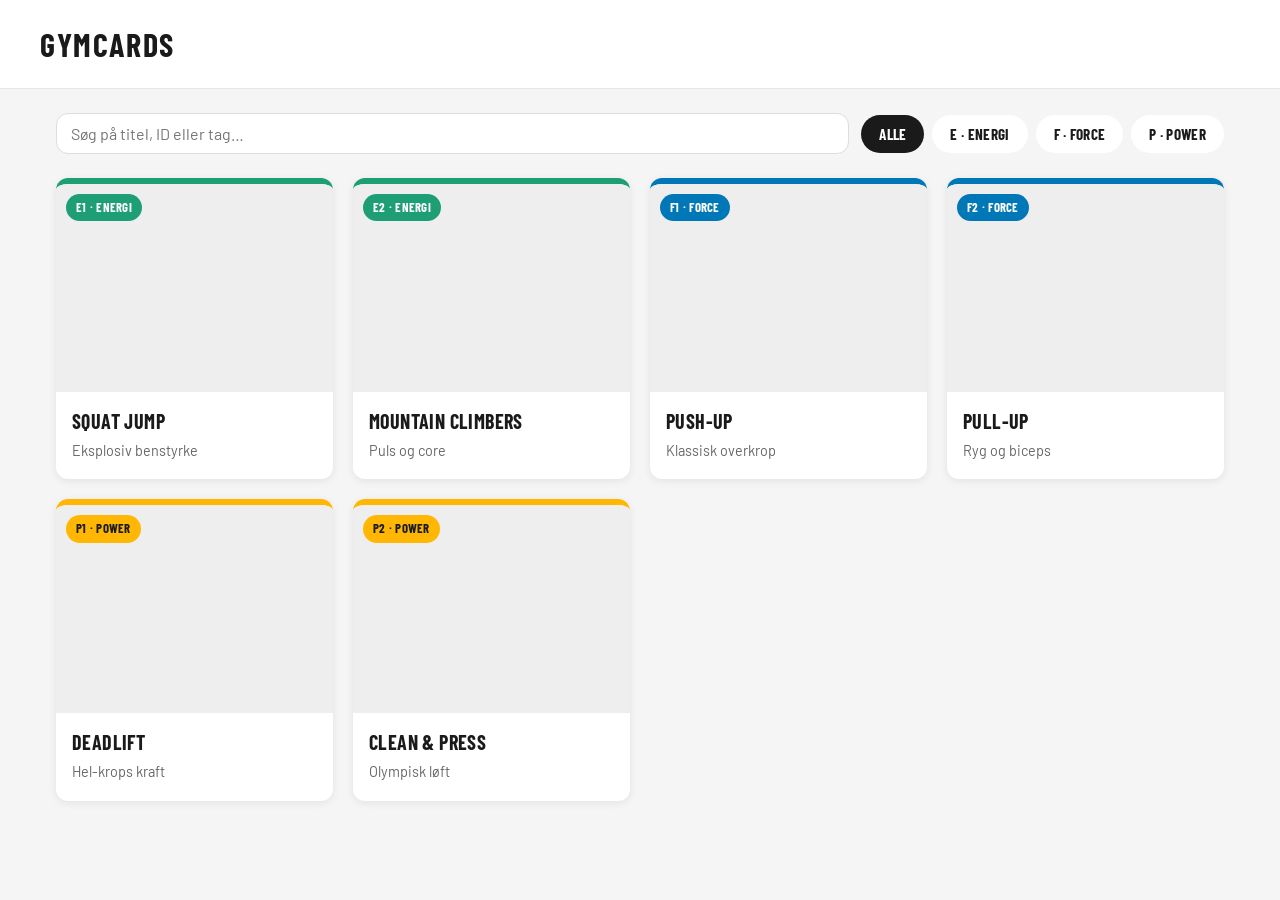
==== index.html @ 092c1d7d "Initial scalable architecture - index.html with search + category filter - card.html dynamic templat" ====
<!DOCTYPE html>
<html lang="da">
<head>
  <meta charset="UTF-8" />
  <meta name="viewport" content="width=device-width, initial-scale=1" />
  <title>GymCards – Oversigt</title>
  <meta name="description" content="Oversigt over alle GymCards træningskort." />
  <link rel="preconnect" href="https://fonts.googleapis.com">
  <link rel="preconnect" href="https://fonts.gstatic.com" crossorigin>
  <link href="https://fonts.googleapis.com/css2?family=Barlow+Condensed:wght@500;700;800&family=Barlow:wght@400;500;700&display=swap" rel="stylesheet">
  <link rel="stylesheet" href="assets/style.css" />
</head>
<body>
  <header class="site-header">
    <div class="container" style="padding:0">
      <a href="index.html"><h1>GymCards</h1></a>
    </div>
  </header>
  <main class="container">
    <div class="controls">
      <input id="search" class="search" type="search" placeholder="Søg på titel, ID eller tag…" autocomplete="off" />
      <div id="cat-tabs" class="cat-tabs"></div>
    </div>
    <div id="grid" class="grid"></div>
  </main>
  <script type="module" src="assets/app.js"></script>
</body>
</html>
---- assets/style.css ----
:root {
  --cat-E: #1D9E75;
  --cat-F: #0077B6;
  --cat-P: #FFB703;
  --bg: #f5f5f5;
  --fg: #1a1a1a;
  --muted: #666;
  --card-bg: #fff;
  --radius: 12px;
  --shadow: 0 2px 8px rgba(0,0,0,0.08);
}

* { box-sizing: border-box; margin: 0; padding: 0; }

body {
  font-family: 'Barlow', system-ui, sans-serif;
  background: var(--bg);
  color: var(--fg);
  line-height: 1.5;
  min-height: 100vh;
}

h1, h2, h3, .cat-pill, .cat-tab {
  font-family: 'Barlow Condensed', 'Barlow', sans-serif;
  font-weight: 700;
  letter-spacing: 0.02em;
  text-transform: uppercase;
}

.container {
  max-width: 1200px;
  margin: 0 auto;
  padding: 24px 16px;
}

header.site-header {
  background: #fff;
  border-bottom: 1px solid #e5e5e5;
  padding: 20px 16px;
}
header.site-header h1 {
  font-size: 2rem;
  letter-spacing: 0.05em;
}
header.site-header a { color: inherit; text-decoration: none; }

.controls {
  display: flex;
  flex-wrap: wrap;
  gap: 12px;
  margin-bottom: 24px;
  align-items: center;
}
.search {
  flex: 1 1 240px;
  padding: 10px 14px;
  border: 1px solid #ddd;
  border-radius: var(--radius);
  font-family: inherit;
  font-size: 1rem;
  background: #fff;
}
.search:focus { outline: 2px solid var(--cat-F); }

.cat-tabs { display: flex; gap: 8px; flex-wrap: wrap; }
.cat-tab {
  border: 2px solid transparent;
  background: #fff;
  padding: 8px 16px;
  border-radius: 999px;
  cursor: pointer;
  font-size: 0.95rem;
  color: var(--fg);
  transition: all 0.15s;
}
.cat-tab[data-cat="all"].active { background: #1a1a1a; color: #fff; }
.cat-tab[data-cat="E"].active { background: var(--cat-E); color: #fff; }
.cat-tab[data-cat="F"].active { background: var(--cat-F); color: #fff; }
.cat-tab[data-cat="P"].active { background: var(--cat-P); color: #1a1a1a; }

.grid {
  display: grid;
  grid-template-columns: repeat(auto-fill, minmax(240px, 1fr));
  gap: 20px;
}

.card {
  background: var(--card-bg);
  border-radius: var(--radius);
  overflow: hidden;
  box-shadow: var(--shadow);
  text-decoration: none;
  color: inherit;
  display: flex;
  flex-direction: column;
  transition: transform 0.15s, box-shadow 0.15s;
  border-top: 6px solid var(--cat-color, #ddd);
}
.card:hover { transform: translateY(-2px); box-shadow: 0 6px 16px rgba(0,0,0,0.12); }
.card .img {
  aspect-ratio: 4 / 3;
  background: #eee center/cover no-repeat;
  position: relative;
}
.cat-pill {
  position: absolute;
  top: 10px; left: 10px;
  background: var(--cat-color, #333);
  color: #fff;
  padding: 4px 10px;
  border-radius: 999px;
  font-size: 0.8rem;
}
.card[data-cat="P"] .cat-pill { color: #1a1a1a; }
.card .body { padding: 14px 16px 18px; }
.card .body h3 { font-size: 1.25rem; }
.card .body p { color: var(--muted); font-size: 0.9rem; margin-top: 4px; }

.empty {
  text-align: center;
  padding: 48px 16px;
  color: var(--muted);
}

/* ---- card detail page ---- */
.detail {
  background: #fff;
  border-radius: var(--radius);
  overflow: hidden;
  box-shadow: var(--shadow);
}
.detail .hero {
  aspect-ratio: 16 / 9;
  background: #eee center/cover no-repeat;
  border-top: 8px solid var(--cat-color);
}
.detail .body { padding: 28px; }
.detail .body h1 { font-size: 2.5rem; }
.detail .subtitle { color: var(--muted); margin-top: 4px; font-size: 1.1rem; }
.detail .meta {
  display: flex;
  gap: 12px;
  flex-wrap: wrap;
  margin: 20px 0;
}
.meta-item {
  background: #f5f5f5;
  padding: 6px 12px;
  border-radius: 999px;
  font-size: 0.9rem;
}
.detail .description { margin-top: 16px; font-size: 1.05rem; }
.tags { display: flex; gap: 6px; flex-wrap: wrap; margin-top: 20px; }
.tag {
  background: var(--cat-color);
  color: #fff;
  padding: 4px 10px;
  border-radius: 4px;
  font-size: 0.85rem;
}
[data-cat="P"] .tag { color: #1a1a1a; }

.back-link {
  display: inline-block;
  margin-bottom: 16px;
  color: var(--muted);
  text-decoration: none;
  font-weight: 500;
}
.back-link:hover { color: var(--fg); }
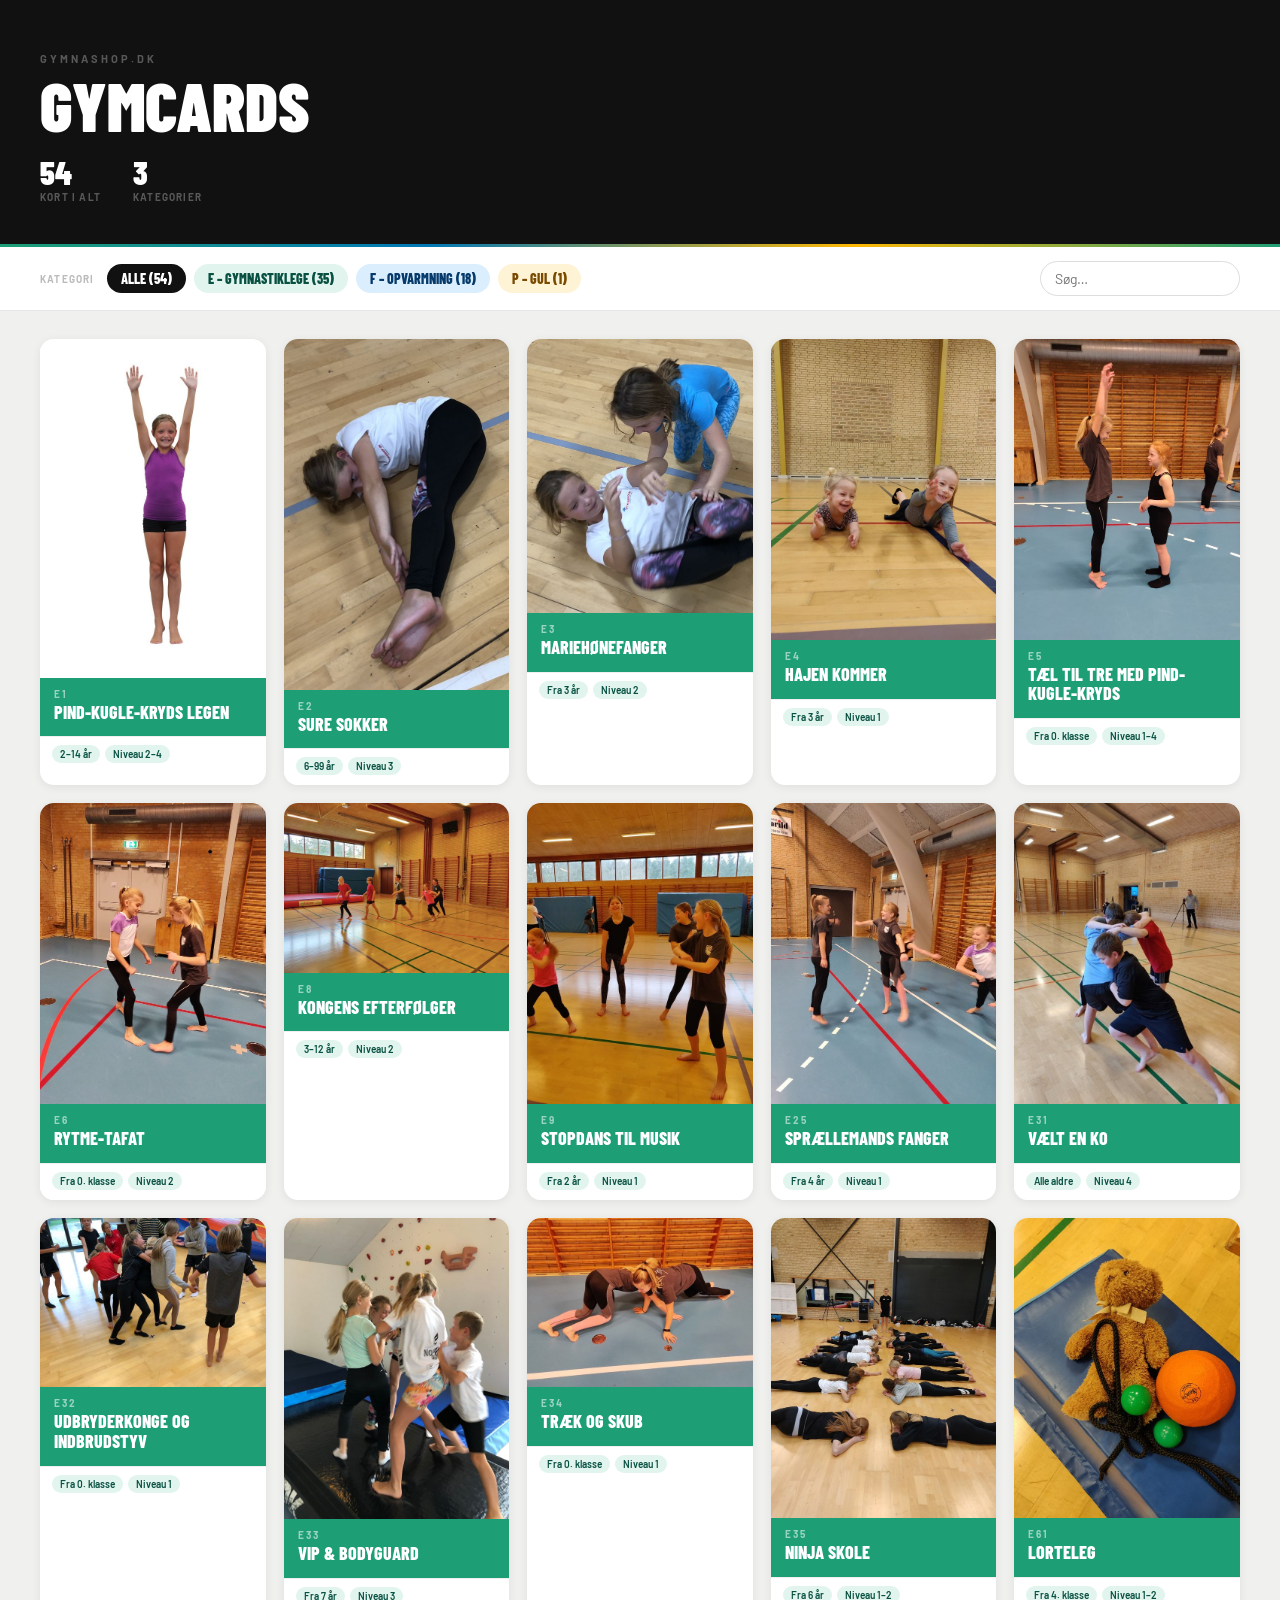
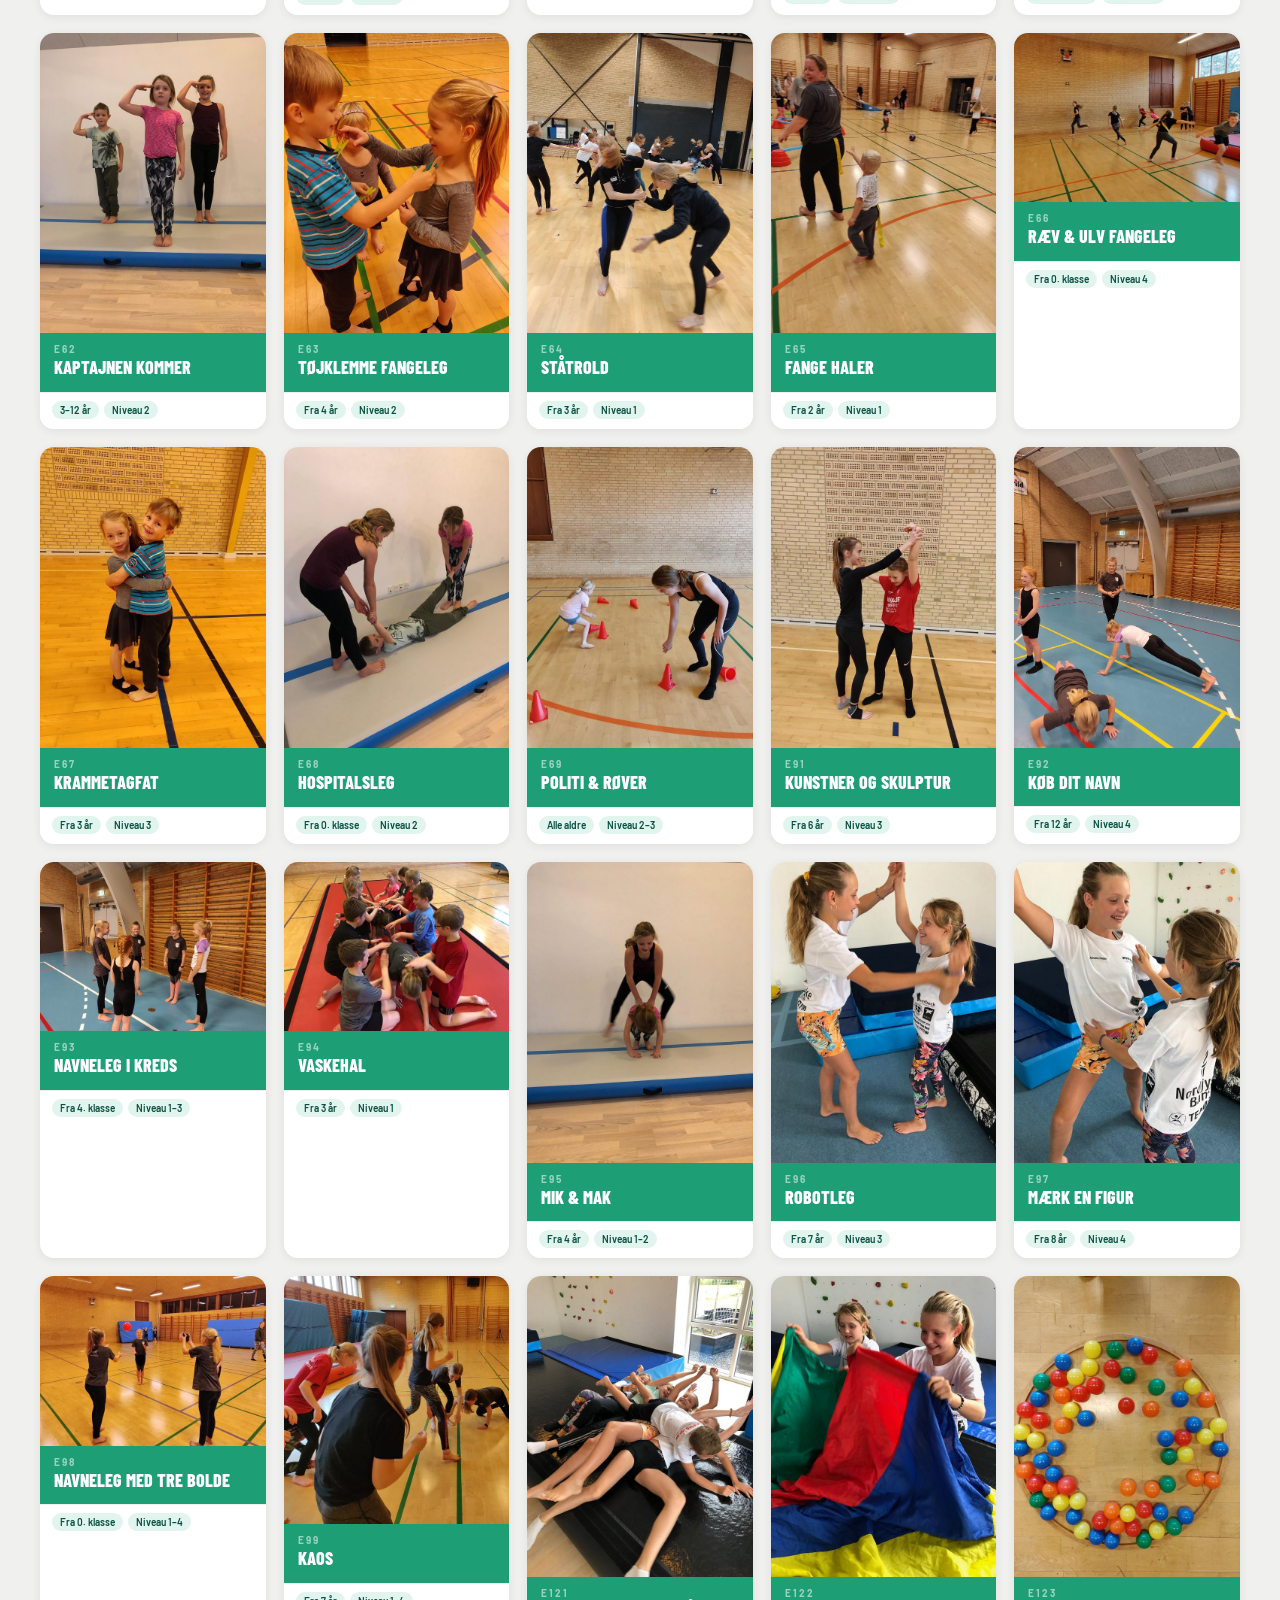
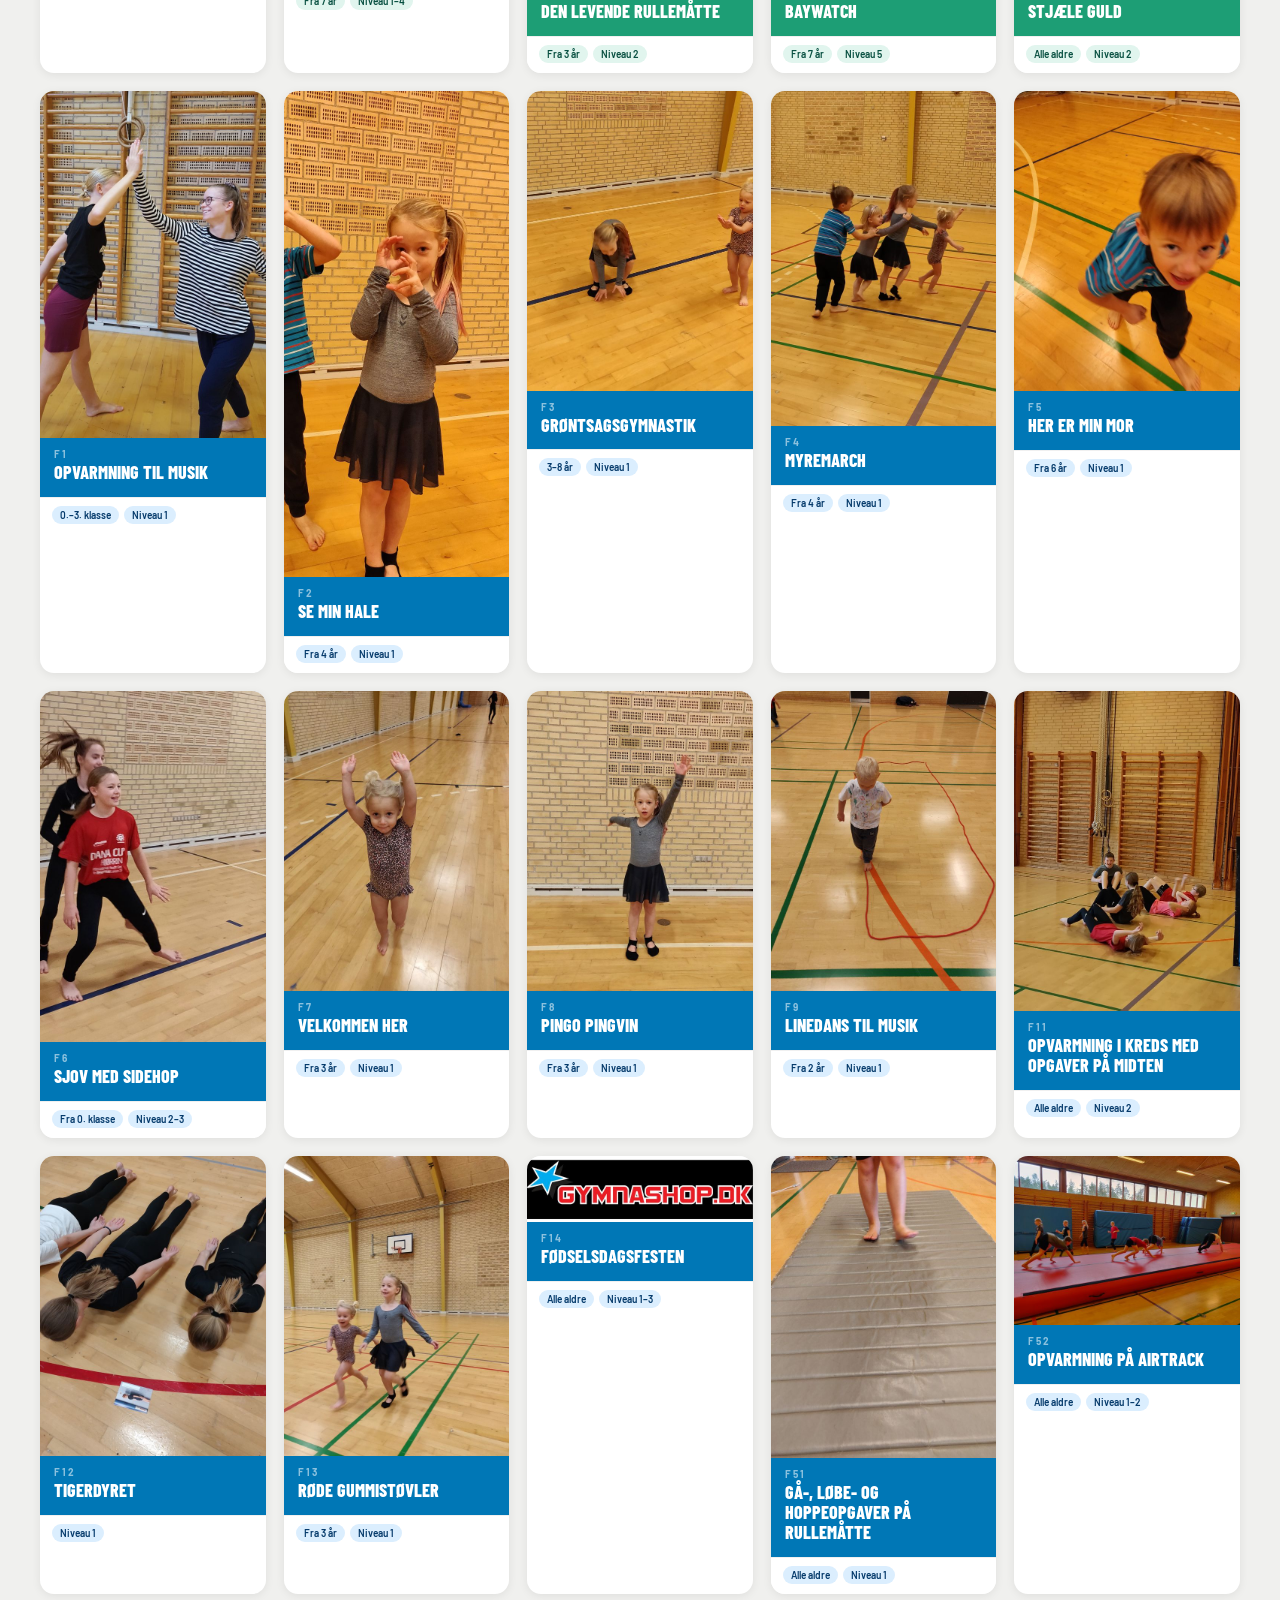
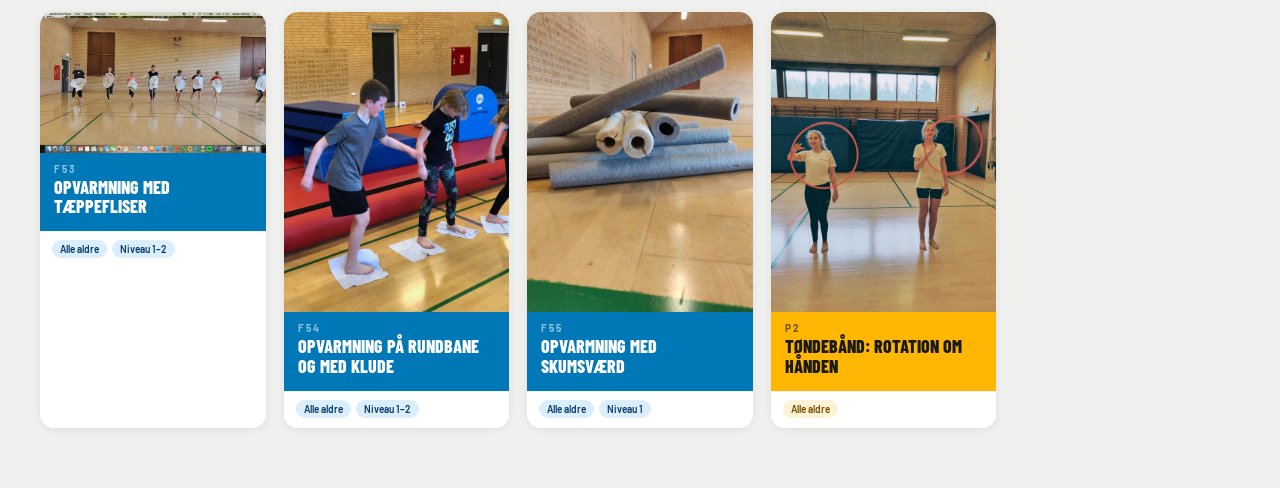
==== commit 1488733b: "Import 54 cards from prod Scrape index + detail pages on gymcards.netlify.app to extract cards.json " ====
--- a/index.html
+++ b/index.html
@@ -4,25 +4,29 @@
   <meta charset="UTF-8" />
   <meta name="viewport" content="width=device-width, initial-scale=1" />
   <title>GymCards – Oversigt</title>
-  <meta name="description" content="Oversigt over alle GymCards træningskort." />
+  <meta name="description" content="GymCards – øvelser, lege og opvarmning til gymnastiktræning." />
   <link rel="preconnect" href="https://fonts.googleapis.com">
   <link rel="preconnect" href="https://fonts.gstatic.com" crossorigin>
-  <link href="https://fonts.googleapis.com/css2?family=Barlow+Condensed:wght@500;700;800&family=Barlow:wght@400;500;700&display=swap" rel="stylesheet">
+  <link href="https://fonts.googleapis.com/css2?family=Barlow+Condensed:wght@700;800;900&family=Barlow:wght@400;500;600;700&display=swap" rel="stylesheet">
   <link rel="stylesheet" href="assets/style.css" />
 </head>
 <body>
-  <header class="site-header">
-    <div class="container" style="padding:0">
-      <a href="index.html"><h1>GymCards</h1></a>
-    </div>
-  </header>
-  <main class="container">
-    <div class="controls">
-      <input id="search" class="search" type="search" placeholder="Søg på titel, ID eller tag…" autocomplete="off" />
-      <div id="cat-tabs" class="cat-tabs"></div>
-    </div>
+  <div class="hero">
+    <div class="hero-eyebrow">gymnashop.dk</div>
+    <div class="hero-title">GymCards</div>
+    <div id="stats" class="hero-stats"></div>
+  </div>
+
+  <div id="filter-bar">
+    <span class="filter-label">Kategori</span>
+    <div id="cat-tabs" style="display:contents"></div>
+    <input id="search" class="search" type="search" placeholder="Søg…" autocomplete="off" />
+  </div>
+
+  <div class="content">
     <div id="grid" class="grid"></div>
-  </main>
+  </div>
+
   <script type="module" src="assets/app.js"></script>
 </body>
 </html>
--- a/assets/style.css
+++ b/assets/style.css
@@ -2,169 +2,318 @@
   --cat-E: #1D9E75;
   --cat-F: #0077B6;
   --cat-P: #FFB703;
-  --bg: #f5f5f5;
+  --bg: #f0f0ee;
   --fg: #1a1a1a;
-  --muted: #666;
-  --card-bg: #fff;
-  --radius: 12px;
-  --shadow: 0 2px 8px rgba(0,0,0,0.08);
-}
-
+  --muted: #888;
+  --radius: 14px;
+  --shadow: 0 2px 10px rgba(0,0,0,0.07);
+}
 * { box-sizing: border-box; margin: 0; padding: 0; }
-
+html { scroll-behavior: smooth; }
 body {
   font-family: 'Barlow', system-ui, sans-serif;
   background: var(--bg);
   color: var(--fg);
-  line-height: 1.5;
   min-height: 100vh;
 }
-
-h1, h2, h3, .cat-pill, .cat-tab {
+h1, h2, h3, .hero-title, .stat-n, .gym-card-title, .card-title, .cat-tab {
   font-family: 'Barlow Condensed', 'Barlow', sans-serif;
-  font-weight: 700;
-  letter-spacing: 0.02em;
+  font-weight: 800;
   text-transform: uppercase;
 }
-
-.container {
-  max-width: 1200px;
-  margin: 0 auto;
-  padding: 24px 16px;
-}
-
-header.site-header {
+a { color: inherit; }
+
+/* ---- Index hero ---- */
+.hero {
+  background: #111;
+  padding: 52px 40px 44px;
+  position: relative;
+  overflow: hidden;
+}
+.hero::before {
+  content: '';
+  position: absolute;
+  bottom: 0; left: 0; right: 0;
+  height: 3px;
+  background: linear-gradient(90deg, var(--cat-E), var(--cat-F), var(--cat-P), var(--cat-E));
+}
+.hero-eyebrow {
+  font-size: 11px; font-weight: 700;
+  letter-spacing: 3px; text-transform: uppercase;
+  color: rgba(255,255,255,0.3);
+  margin-bottom: 10px;
+}
+.hero-title { font-size: 68px; font-weight: 900; color: #fff; line-height: 0.9; margin-bottom: 20px; }
+.hero-stats { display: flex; gap: 32px; flex-wrap: wrap; }
+.stat { display: flex; flex-direction: column; gap: 3px; }
+.stat-n { font-size: 32px; font-weight: 900; color: #fff; line-height: 1; }
+.stat-l {
+  font-size: 10px; font-weight: 700;
+  color: rgba(255,255,255,0.3);
+  text-transform: uppercase; letter-spacing: 1.2px;
+}
+
+/* ---- Filter bar ---- */
+#filter-bar {
   background: #fff;
   border-bottom: 1px solid #e5e5e5;
-  padding: 20px 16px;
-}
-header.site-header h1 {
-  font-size: 2rem;
-  letter-spacing: 0.05em;
-}
-header.site-header a { color: inherit; text-decoration: none; }
-
-.controls {
-  display: flex;
+  padding: 14px 40px;
+  display: flex;
+  gap: 8px;
+  align-items: center;
   flex-wrap: wrap;
-  gap: 12px;
-  margin-bottom: 24px;
-  align-items: center;
-}
+  position: sticky;
+  top: 0;
+  z-index: 100;
+}
+.filter-label {
+  font-size: 10px; font-weight: 700; text-transform: uppercase;
+  letter-spacing: 1.2px; color: #bbb; margin-right: 4px; white-space: nowrap;
+}
+.cat-tab {
+  font-family: 'Barlow Condensed', sans-serif;
+  font-size: 14px; font-weight: 800;
+  padding: 6px 14px; border-radius: 30px;
+  border: none; cursor: pointer;
+  background: var(--bg); color: #555;
+  transition: all 0.15s; white-space: nowrap;
+}
+.cat-tab[data-cat="all"].active { background: #111; color: #fff; }
+.cat-tab[data-cat="E"]          { background: #e1f5ee; color: #085041; }
+.cat-tab[data-cat="E"].active   { background: var(--cat-E); color: #fff; }
+.cat-tab[data-cat="F"]          { background: #dbeefe; color: #053a6b; }
+.cat-tab[data-cat="F"].active   { background: var(--cat-F); color: #fff; }
+.cat-tab[data-cat="P"]          { background: #fff3d6; color: #7a4a00; }
+.cat-tab[data-cat="P"].active   { background: var(--cat-P); color: #1a1a1a; }
+
 .search {
-  flex: 1 1 240px;
-  padding: 10px 14px;
+  margin-left: auto;
+  padding: 8px 14px;
   border: 1px solid #ddd;
-  border-radius: var(--radius);
+  border-radius: 30px;
   font-family: inherit;
-  font-size: 1rem;
-  background: #fff;
+  font-size: 14px;
+  background: #fff;
+  min-width: 200px;
 }
 .search:focus { outline: 2px solid var(--cat-F); }
 
-.cat-tabs { display: flex; gap: 8px; flex-wrap: wrap; }
-.cat-tab {
-  border: 2px solid transparent;
-  background: #fff;
-  padding: 8px 16px;
-  border-radius: 999px;
-  cursor: pointer;
-  font-size: 0.95rem;
-  color: var(--fg);
-  transition: all 0.15s;
-}
-.cat-tab[data-cat="all"].active { background: #1a1a1a; color: #fff; }
-.cat-tab[data-cat="E"].active { background: var(--cat-E); color: #fff; }
-.cat-tab[data-cat="F"].active { background: var(--cat-F); color: #fff; }
-.cat-tab[data-cat="P"].active { background: var(--cat-P); color: #1a1a1a; }
-
+/* ---- Grid ---- */
+.content { padding: 28px 40px 60px; }
 .grid {
   display: grid;
-  grid-template-columns: repeat(auto-fill, minmax(240px, 1fr));
-  gap: 20px;
-}
-
-.card {
-  background: var(--card-bg);
+  grid-template-columns: repeat(auto-fill, minmax(210px, 1fr));
+  gap: 18px;
+}
+.gym-card {
+  background: #fff;
   border-radius: var(--radius);
   overflow: hidden;
   box-shadow: var(--shadow);
   text-decoration: none;
-  color: inherit;
-  display: flex;
-  flex-direction: column;
-  transition: transform 0.15s, box-shadow 0.15s;
-  border-top: 6px solid var(--cat-color, #ddd);
-}
-.card:hover { transform: translateY(-2px); box-shadow: 0 6px 16px rgba(0,0,0,0.12); }
-.card .img {
-  aspect-ratio: 4 / 3;
-  background: #eee center/cover no-repeat;
-  position: relative;
-}
-.cat-pill {
+  display: block;
+  transition: transform 0.18s, box-shadow 0.18s;
+}
+.gym-card:hover { transform: translateY(-4px); box-shadow: 0 10px 28px rgba(0,0,0,0.13); }
+.gym-card-img img { width: 100%; height: auto; display: block; }
+.gym-card-title-bar {
+  background: var(--cat-color);
+  padding: 10px 14px 14px;
+}
+.gym-card[data-cat="P"] .gym-card-title-bar { color: #1a1a1a; }
+.gym-card-id {
+  font-size: 10px; font-weight: 700;
+  letter-spacing: 2px; text-transform: uppercase;
+  color: rgba(255,255,255,0.55);
+  margin-bottom: 3px;
+}
+.gym-card[data-cat="P"] .gym-card-id { color: rgba(0,0,0,0.55); }
+.gym-card-title {
+  font-size: 18px; font-weight: 800;
+  line-height: 1.1; color: #fff;
+}
+.gym-card[data-cat="P"] .gym-card-title { color: #1a1a1a; }
+.gym-card-pills {
+  padding: 8px 12px 10px;
+  background: #fff;
+  display: flex;
+  gap: 5px;
+  flex-wrap: wrap;
+  border-top: 1px solid #f0f0f0;
+}
+.pill {
+  font-size: 10px; font-weight: 600;
+  padding: 3px 8px; border-radius: 20px;
+  background: #f0f0ee; color: #555;
+  white-space: nowrap;
+}
+.gym-card[data-cat="E"] .pill { background: #e1f5ee; color: #085041; }
+.gym-card[data-cat="F"] .pill { background: #dbeefe; color: #053a6b; }
+.gym-card[data-cat="P"] .pill { background: #fff3d6; color: #7a4a00; }
+
+.empty { text-align: center; padding: 80px 20px; color: #999; font-size: 16px; grid-column: 1/-1; }
+
+/* ---- Card detail page ---- */
+body.detail-page {
+  display: flex;
+  align-items: flex-start;
+  justify-content: center;
+  padding: 40px 16px;
+}
+.detail {
+  background: #fff;
+  border-radius: 20px;
+  overflow: hidden;
+  box-shadow: 0 12px 40px rgba(0,0,0,0.13);
+  width: 100%;
+  max-width: 480px;
+}
+.detail .photo-wrap { position: relative; width: 100%; }
+.detail .photo-wrap img { width: 100%; height: auto; display: block; }
+.detail .card-id-badge {
   position: absolute;
-  top: 10px; left: 10px;
-  background: var(--cat-color, #333);
-  color: #fff;
-  padding: 4px 10px;
-  border-radius: 999px;
-  font-size: 0.8rem;
-}
-.card[data-cat="P"] .cat-pill { color: #1a1a1a; }
-.card .body { padding: 14px 16px 18px; }
-.card .body h3 { font-size: 1.25rem; }
-.card .body p { color: var(--muted); font-size: 0.9rem; margin-top: 4px; }
-
-.empty {
+  bottom: 14px; right: 14px;
+  font-family: 'Barlow Condensed', sans-serif;
+  font-size: 22px; font-weight: 900;
+  color: var(--on-color);
+  background: var(--cat-color);
+  padding: 4px 14px;
+  border-radius: 30px;
+  letter-spacing: 1px;
+}
+.detail .card-header {
+  padding: 18px 24px 14px;
+  background: var(--cat-color);
+  position: relative; overflow: hidden;
+}
+.detail .card-header::after {
+  content: ''; position: absolute;
+  right: -20px; top: -30px;
+  width: 120px; height: 120px;
+  border-radius: 50%;
+  background: rgba(255,255,255,0.1);
+}
+.detail .card-header-label {
+  font-size: 11px; font-weight: 700;
+  letter-spacing: 2.5px; text-transform: uppercase;
+  color: var(--on-color-dim);
+  margin-bottom: 4px;
+}
+.detail .card-title {
+  font-size: 32px; font-weight: 900;
+  color: var(--on-color);
+  line-height: 1.05;
+}
+.detail .desc {
+  font-size: 15px;
+  color: #444;
+  line-height: 1.65;
+  padding: 18px 24px 6px;
+}
+.detail .badges {
+  display: flex;
+  gap: 10px;
+  padding: 14px 24px;
+  flex-wrap: wrap;
+}
+.detail .badge {
+  flex: 1;
+  min-width: 100px;
+  border-radius: 12px;
+  padding: 10px 14px;
+  background: var(--cat-soft);
+}
+.detail .badge-label {
+  font-size: 10px; font-weight: 700;
+  text-transform: uppercase; letter-spacing: 1.2px;
+  color: var(--cat-color);
+  margin-bottom: 3px;
+}
+.detail .badge-value {
+  font-size: 17px; font-weight: 700;
+  color: var(--cat-deep);
+  line-height: 1.2;
+}
+.detail .steps-box {
+  margin: 4px 24px 16px;
+  border-radius: 14px;
+  overflow: hidden;
+  border: 2px solid var(--cat-soft);
+}
+.detail .steps-heading {
+  font-size: 11px; font-weight: 700;
+  text-transform: uppercase; letter-spacing: 1.5px;
+  padding: 9px 16px;
+  background: var(--cat-soft);
+  color: var(--cat-deep);
+}
+.detail .step-row {
+  display: flex;
+  gap: 12px;
+  padding: 10px 16px;
+  border-top: 1px solid rgba(0,0,0,0.05);
+  align-items: baseline;
+}
+.detail .step-label {
+  font-size: 12px; font-weight: 700;
+  text-transform: uppercase; letter-spacing: 0.3px;
+  min-width: 110px; flex-shrink: 0;
+  line-height: 1.5;
+  color: var(--cat-color);
+}
+.detail .step-text {
+  font-size: 14px; color: #333; line-height: 1.55;
+}
+.detail .music-row {
+  margin: 0 24px 16px;
+  padding: 11px 16px;
+  border-radius: 10px;
+  background: var(--cat-soft);
+  color: var(--cat-deep);
+  font-size: 13.5px; font-weight: 500; line-height: 1.5;
+  border-left: 4px solid var(--cat-color);
+}
+.detail .goal-row {
+  display: flex;
+  align-items: center;
+  gap: 10px;
+  margin: 4px 24px 16px;
+  padding: 12px 18px;
+  border-radius: 12px;
+  background: var(--cat-color);
+  flex-wrap: wrap;
+}
+.detail .goal-label {
+  font-size: 11px; font-weight: 700;
+  text-transform: uppercase; letter-spacing: 1.5px;
+  color: var(--on-color-dim);
+}
+.detail .goal-value {
+  font-size: 15px; font-weight: 700;
+  color: var(--on-color);
+}
+.detail .footer {
+  padding: 10px 24px 16px;
+  font-size: 11px; color: #bbb;
+  font-weight: 600; letter-spacing: 1px;
+  text-transform: uppercase;
+}
+.detail .msg { padding: 32px; }
+.back-link {
+  display: block;
   text-align: center;
-  padding: 48px 16px;
-  color: var(--muted);
-}
-
-/* ---- card detail page ---- */
-.detail {
-  background: #fff;
-  border-radius: var(--radius);
-  overflow: hidden;
-  box-shadow: var(--shadow);
-}
-.detail .hero {
-  aspect-ratio: 16 / 9;
-  background: #eee center/cover no-repeat;
-  border-top: 8px solid var(--cat-color);
-}
-.detail .body { padding: 28px; }
-.detail .body h1 { font-size: 2.5rem; }
-.detail .subtitle { color: var(--muted); margin-top: 4px; font-size: 1.1rem; }
-.detail .meta {
-  display: flex;
-  gap: 12px;
-  flex-wrap: wrap;
-  margin: 20px 0;
-}
-.meta-item {
-  background: #f5f5f5;
-  padding: 6px 12px;
-  border-radius: 999px;
-  font-size: 0.9rem;
-}
-.detail .description { margin-top: 16px; font-size: 1.05rem; }
-.tags { display: flex; gap: 6px; flex-wrap: wrap; margin-top: 20px; }
-.tag {
-  background: var(--cat-color);
-  color: #fff;
-  padding: 4px 10px;
-  border-radius: 4px;
-  font-size: 0.85rem;
-}
-[data-cat="P"] .tag { color: #1a1a1a; }
-
-.back-link {
-  display: inline-block;
-  margin-bottom: 16px;
-  color: var(--muted);
+  margin-top: 20px;
+  font-size: 13px;
+  color: #888;
   text-decoration: none;
-  font-weight: 500;
-}
-.back-link:hover { color: var(--fg); }
+  font-weight: 600;
+}
+.back-link:hover { color: #555; }
+
+@media (max-width: 640px) {
+  .hero { padding: 32px 20px; }
+  .hero-title { font-size: 44px; }
+  #filter-bar { padding: 12px 16px; }
+  .content { padding: 28px 16px 60px; }
+  .search { display: none; }
+}
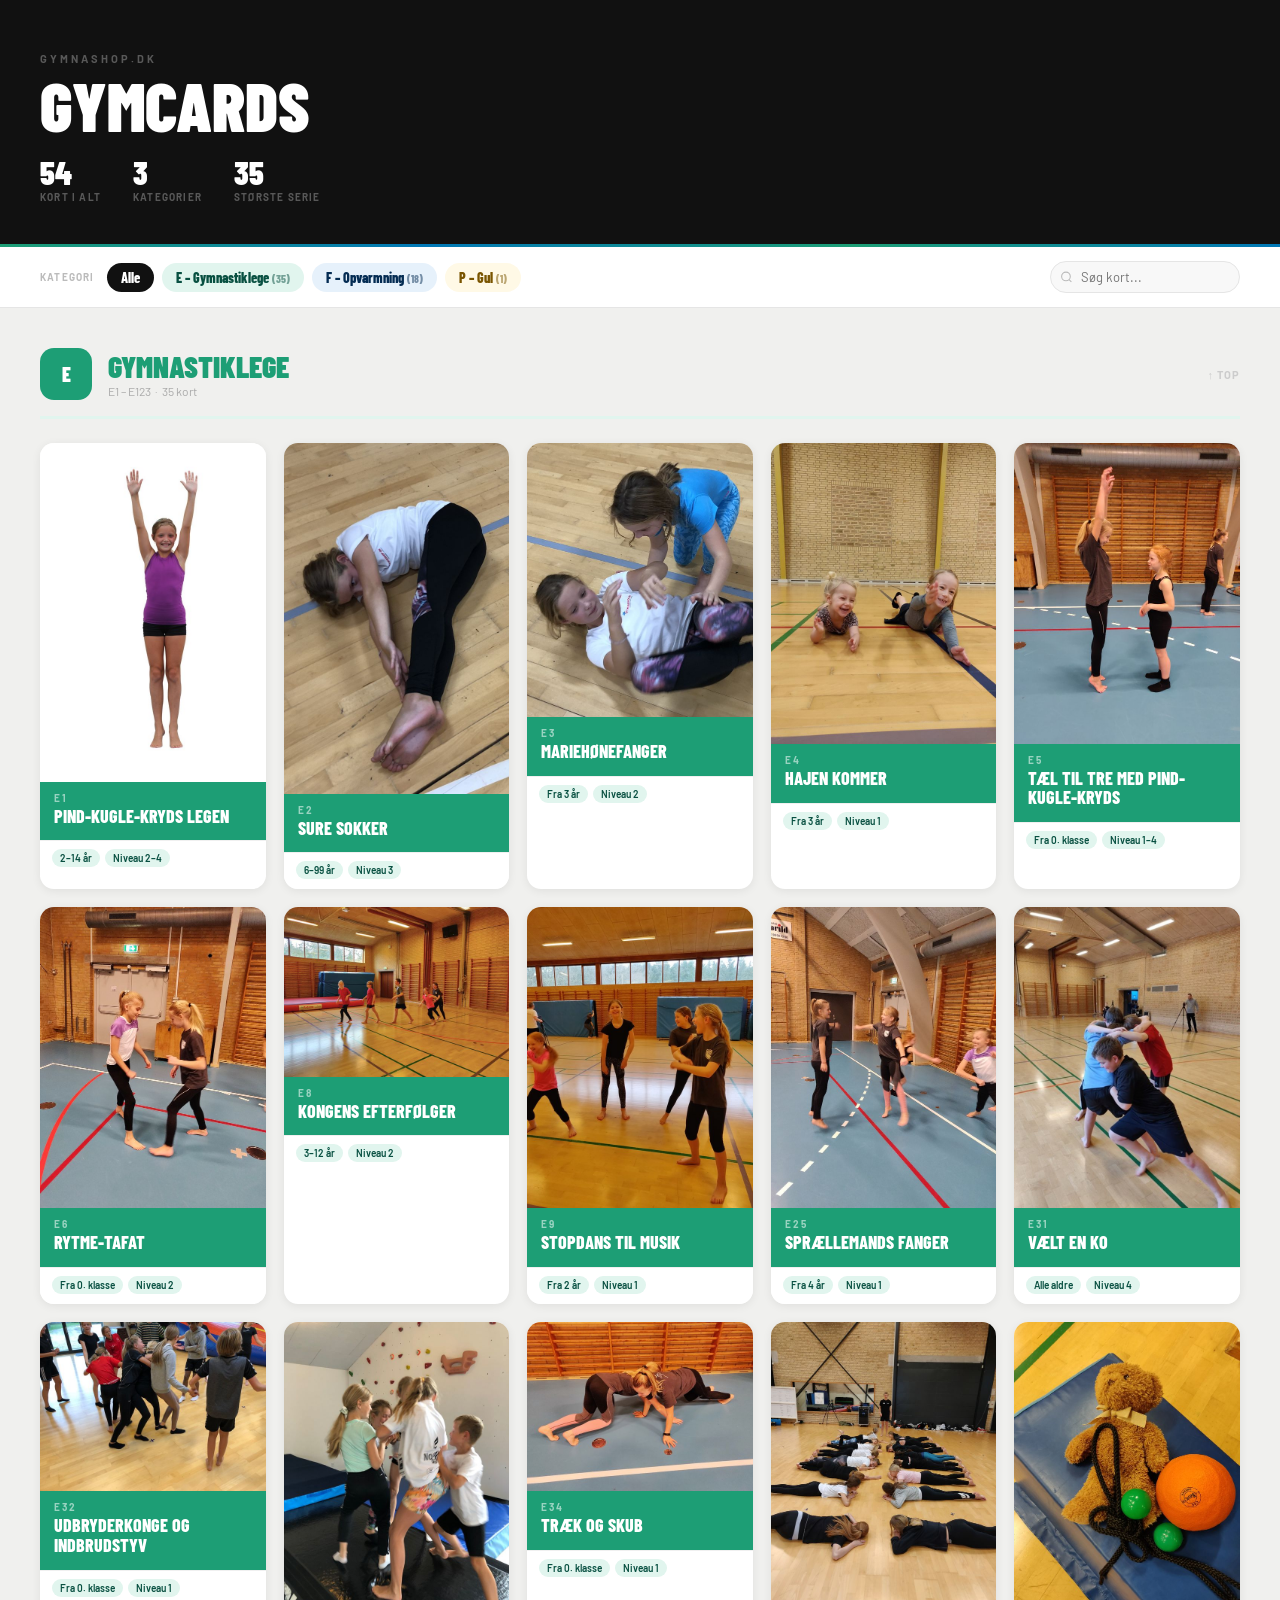
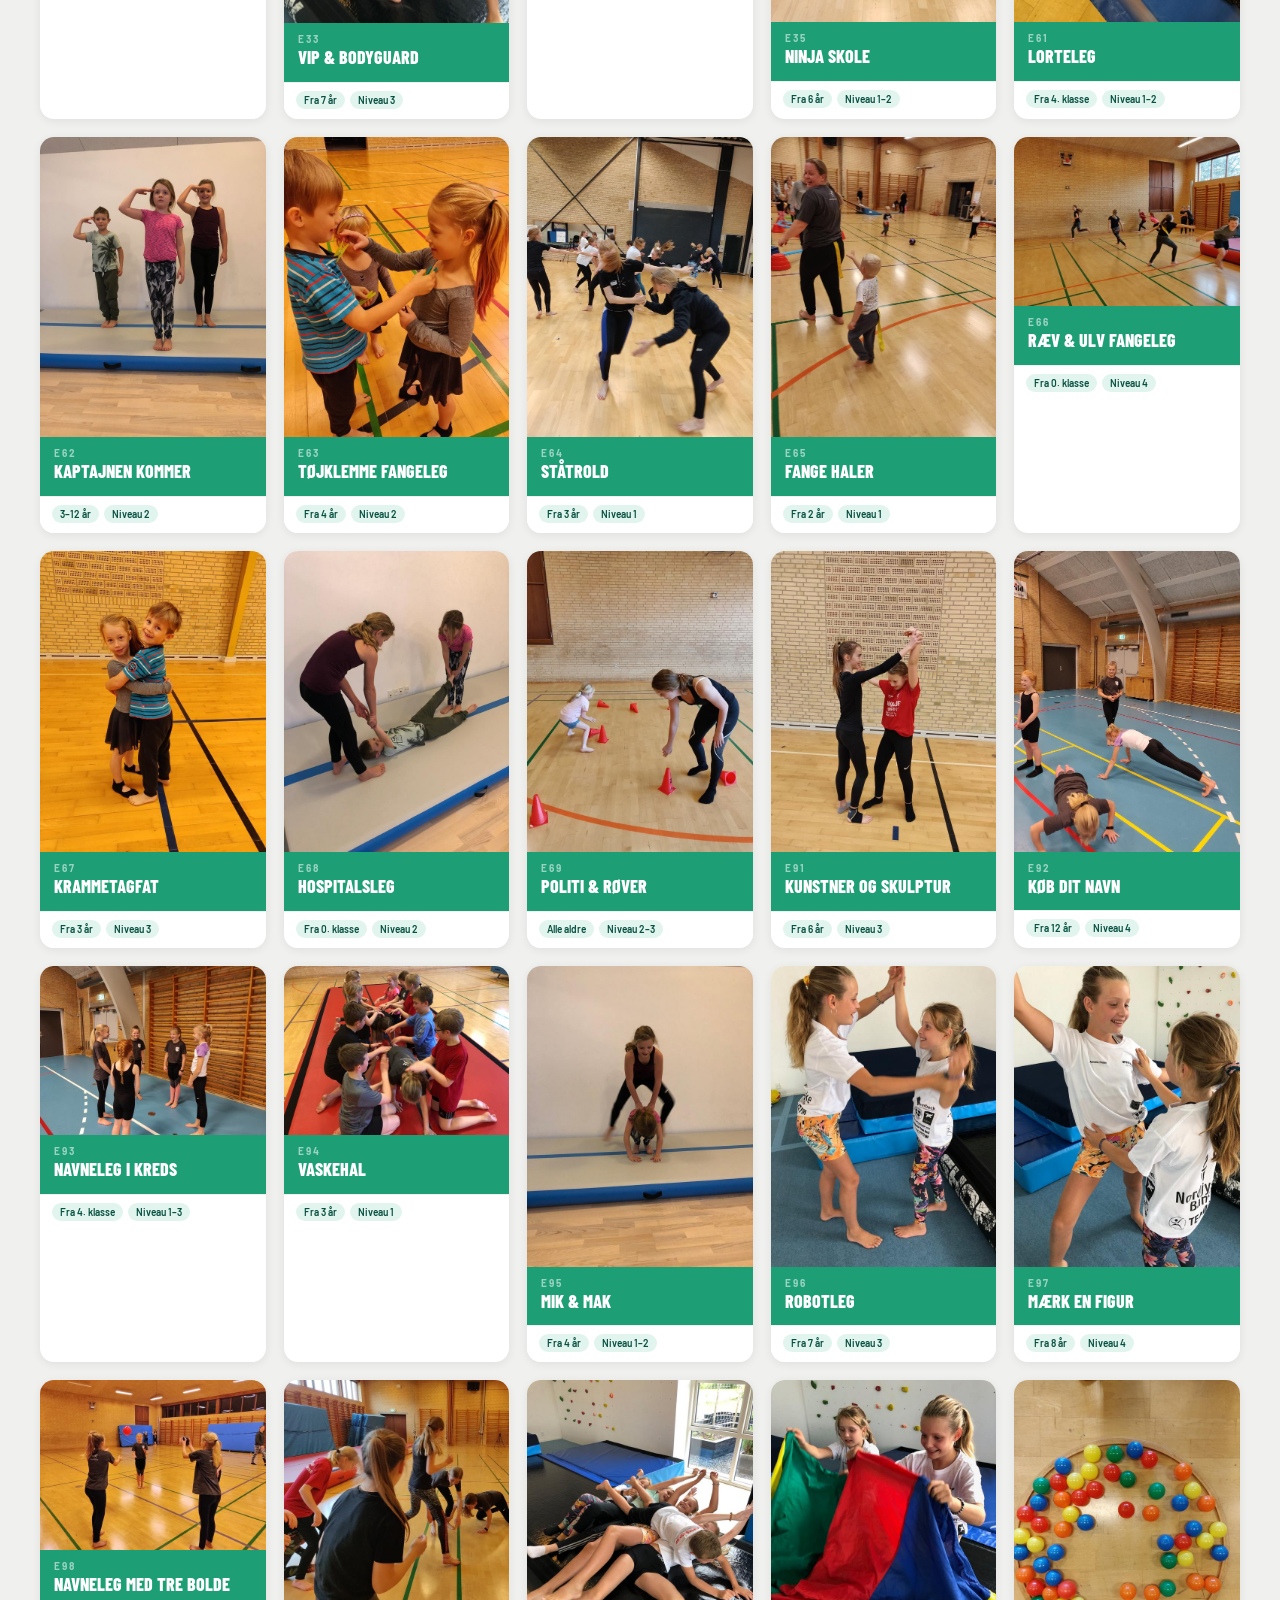
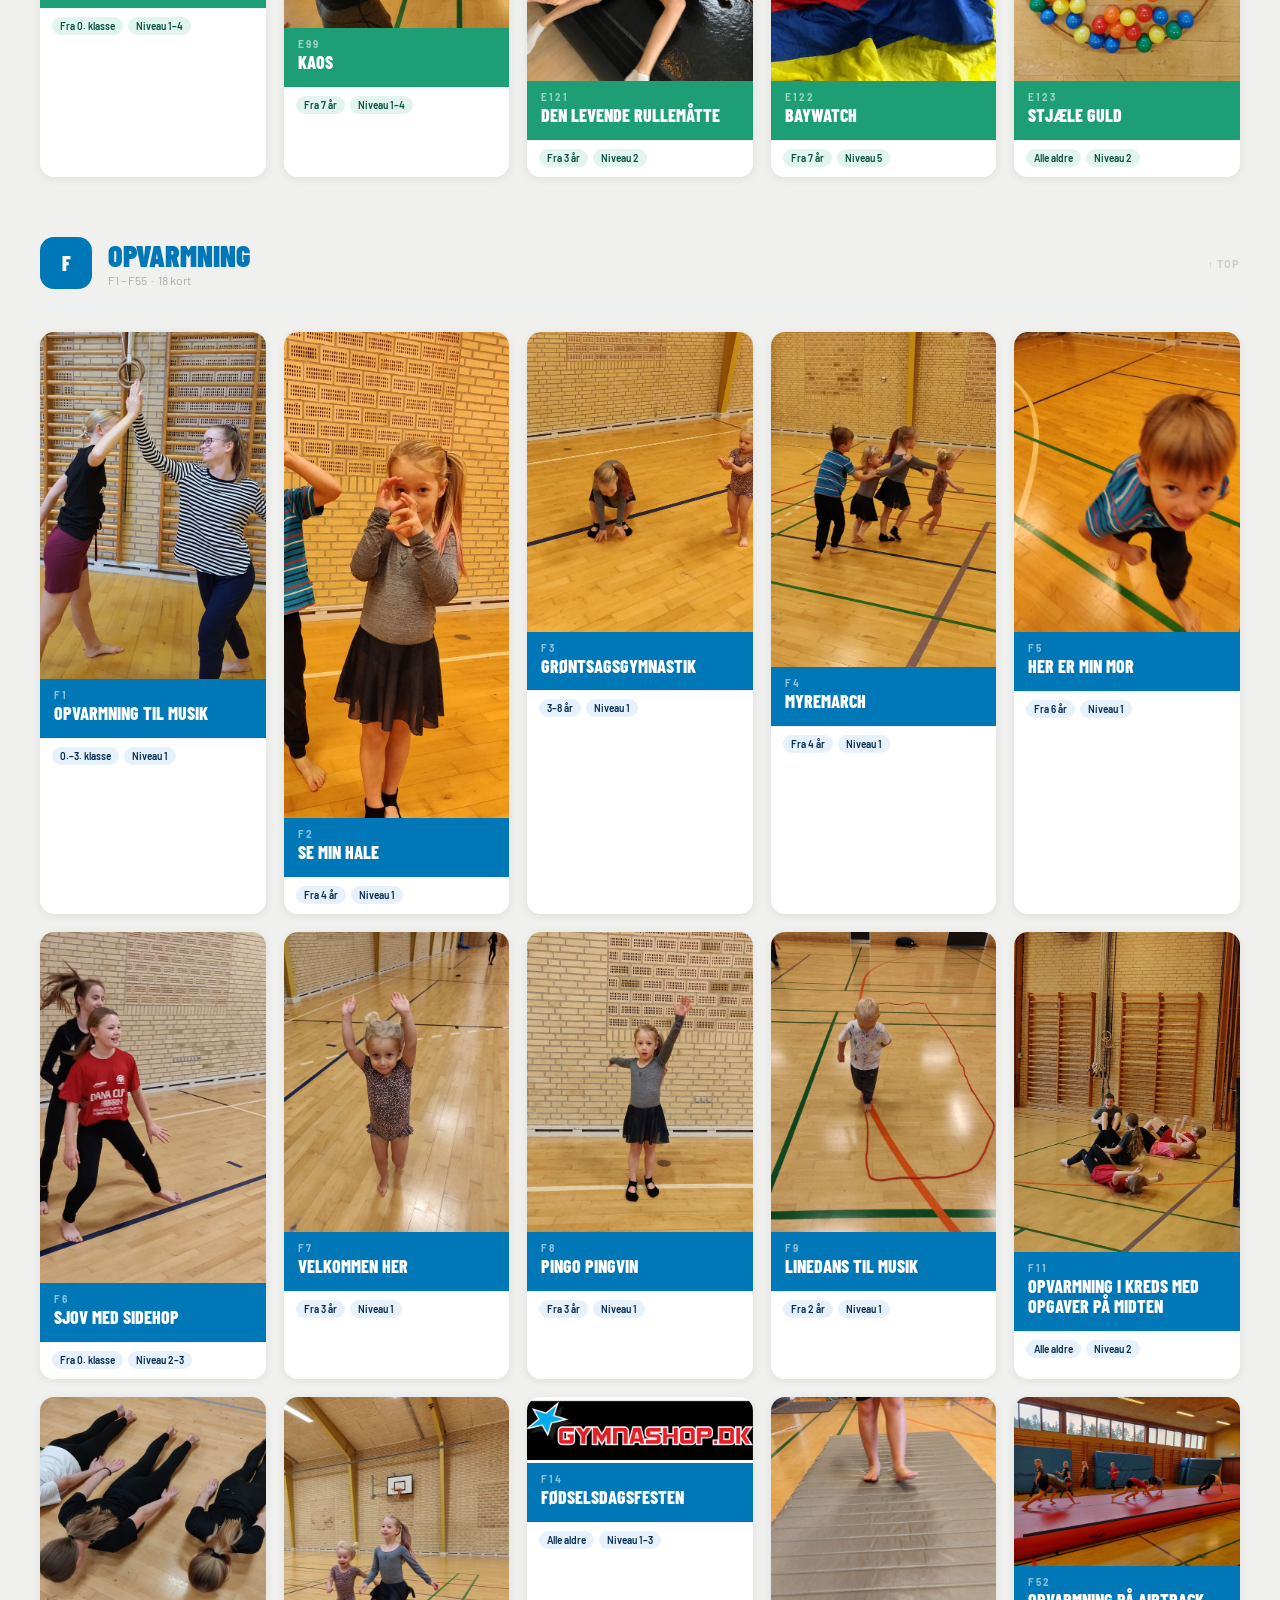
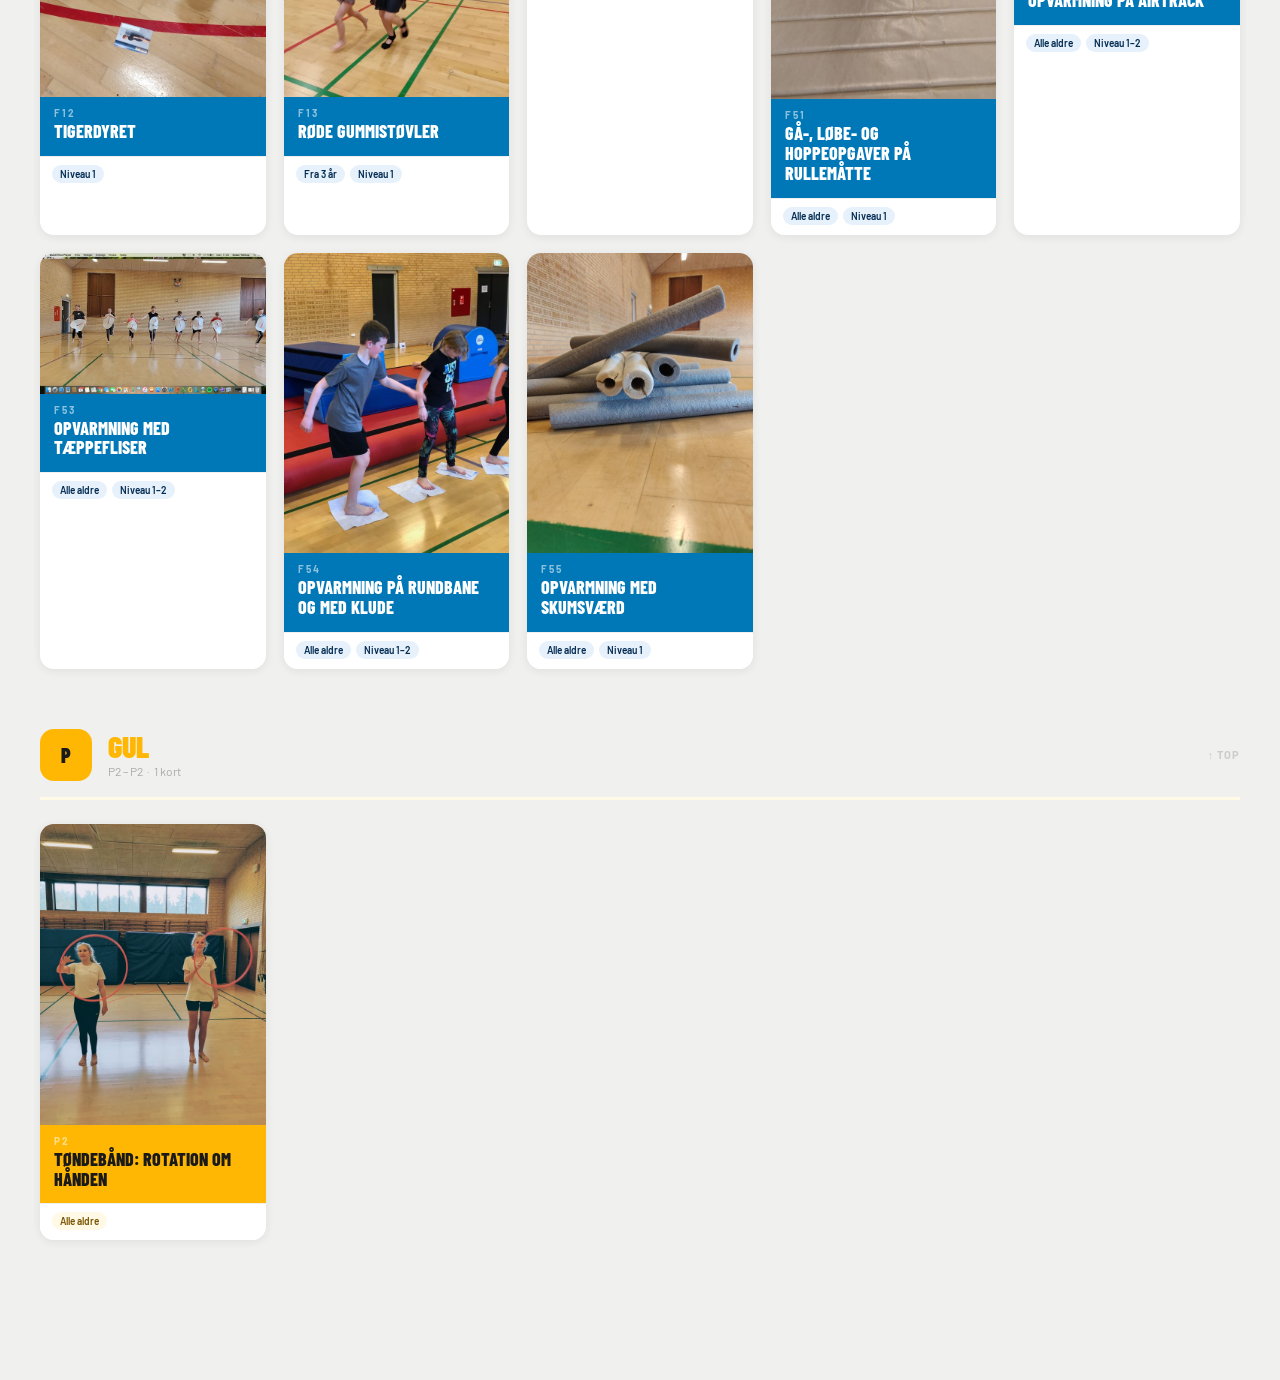
==== commit 33f7ae53: "Match prod design 1:1 Copy prod CSS verbatim (hero, filter-bar, cat-section grid, detail card) and r" ====
--- a/index.html
+++ b/index.html
@@ -19,12 +19,16 @@
 
   <div id="filter-bar">
     <span class="filter-label">Kategori</span>
-    <div id="cat-tabs" style="display:contents"></div>
-    <input id="search" class="search" type="search" placeholder="Søg…" autocomplete="off" />
+    <div id="filter-buttons" style="display:contents"></div>
+    <div class="search-wrap">
+      <svg viewBox="0 0 24 24"><circle cx="11" cy="11" r="8"/><path d="m21 21-4.35-4.35"/></svg>
+      <input type="text" id="search" placeholder="Søg kort..." />
+    </div>
   </div>
 
   <div class="content">
-    <div id="grid" class="grid"></div>
+    <div id="sections"></div>
+    <div class="empty" id="empty">Ingen kort matcher</div>
   </div>
 
   <script type="module" src="assets/app.js"></script>
--- a/assets/style.css
+++ b/assets/style.css
@@ -1,319 +1,130 @@
-:root {
-  --cat-E: #1D9E75;
-  --cat-F: #0077B6;
-  --cat-P: #FFB703;
-  --bg: #f0f0ee;
-  --fg: #1a1a1a;
-  --muted: #888;
-  --radius: 14px;
-  --shadow: 0 2px 10px rgba(0,0,0,0.07);
-}
+/* ===========================================================
+   GymCards — kopieret 1:1 fra prod (gymcards.netlify.app)
+   =========================================================== */
+
 * { box-sizing: border-box; margin: 0; padding: 0; }
 html { scroll-behavior: smooth; }
-body {
-  font-family: 'Barlow', system-ui, sans-serif;
-  background: var(--bg);
-  color: var(--fg);
-  min-height: 100vh;
+body { font-family: 'Barlow', sans-serif; background: #f0f0ee; }
+
+/* ---- Hero ---- */
+.hero { background: #111; padding: 52px 40px 44px; position: relative; overflow: hidden; }
+.hero::before {
+  content: ''; position: absolute; bottom: 0; left: 0; right: 0; height: 3px;
+  background: linear-gradient(90deg, #1D9E75, #0077B6, #1D9E75, #0077B6);
 }
-h1, h2, h3, .hero-title, .stat-n, .gym-card-title, .card-title, .cat-tab {
-  font-family: 'Barlow Condensed', 'Barlow', sans-serif;
-  font-weight: 800;
-  text-transform: uppercase;
-}
-a { color: inherit; }
-
-/* ---- Index hero ---- */
-.hero {
-  background: #111;
-  padding: 52px 40px 44px;
-  position: relative;
-  overflow: hidden;
-}
-.hero::before {
-  content: '';
-  position: absolute;
-  bottom: 0; left: 0; right: 0;
-  height: 3px;
-  background: linear-gradient(90deg, var(--cat-E), var(--cat-F), var(--cat-P), var(--cat-E));
-}
-.hero-eyebrow {
-  font-size: 11px; font-weight: 700;
-  letter-spacing: 3px; text-transform: uppercase;
-  color: rgba(255,255,255,0.3);
-  margin-bottom: 10px;
-}
-.hero-title { font-size: 68px; font-weight: 900; color: #fff; line-height: 0.9; margin-bottom: 20px; }
+.hero-eyebrow { font-size: 11px; font-weight: 700; letter-spacing: 3px; text-transform: uppercase; color: rgba(255,255,255,0.3); margin-bottom: 10px; }
+.hero-title { font-family: 'Barlow Condensed', sans-serif; font-size: 68px; font-weight: 900; color: #fff; text-transform: uppercase; line-height: 0.9; margin-bottom: 20px; }
 .hero-stats { display: flex; gap: 32px; flex-wrap: wrap; }
 .stat { display: flex; flex-direction: column; gap: 3px; }
-.stat-n { font-size: 32px; font-weight: 900; color: #fff; line-height: 1; }
-.stat-l {
-  font-size: 10px; font-weight: 700;
-  color: rgba(255,255,255,0.3);
-  text-transform: uppercase; letter-spacing: 1.2px;
-}
+.stat-n { font-family: 'Barlow Condensed', sans-serif; font-size: 32px; font-weight: 900; color: #fff; line-height: 1; }
+.stat-l { font-size: 10px; font-weight: 700; color: rgba(255,255,255,0.3); text-transform: uppercase; letter-spacing: 1.2px; }
 
 /* ---- Filter bar ---- */
 #filter-bar {
-  background: #fff;
-  border-bottom: 1px solid #e5e5e5;
-  padding: 14px 40px;
-  display: flex;
-  gap: 8px;
-  align-items: center;
-  flex-wrap: wrap;
-  position: sticky;
-  top: 0;
-  z-index: 100;
+  background: #fff; border-bottom: 1px solid #e5e5e5; padding: 14px 40px;
+  display: flex; gap: 8px; align-items: center; flex-wrap: wrap;
+  position: sticky; top: 0; z-index: 100;
 }
-.filter-label {
-  font-size: 10px; font-weight: 700; text-transform: uppercase;
-  letter-spacing: 1.2px; color: #bbb; margin-right: 4px; white-space: nowrap;
-}
-.cat-tab {
-  font-family: 'Barlow Condensed', sans-serif;
-  font-size: 14px; font-weight: 800;
-  padding: 6px 14px; border-radius: 30px;
-  border: none; cursor: pointer;
-  background: var(--bg); color: #555;
+.filter-label { font-size: 10px; font-weight: 700; text-transform: uppercase; letter-spacing: 1.2px; color: #bbb; margin-right: 4px; white-space: nowrap; }
+.filter-btn {
+  font-family: 'Barlow Condensed', sans-serif; font-size: 14px; font-weight: 800;
+  padding: 6px 14px; border-radius: 30px; border: none; cursor: pointer;
   transition: all 0.15s; white-space: nowrap;
 }
-.cat-tab[data-cat="all"].active { background: #111; color: #fff; }
-.cat-tab[data-cat="E"]          { background: #e1f5ee; color: #085041; }
-.cat-tab[data-cat="E"].active   { background: var(--cat-E); color: #fff; }
-.cat-tab[data-cat="F"]          { background: #dbeefe; color: #053a6b; }
-.cat-tab[data-cat="F"].active   { background: var(--cat-F); color: #fff; }
-.cat-tab[data-cat="P"]          { background: #fff3d6; color: #7a4a00; }
-.cat-tab[data-cat="P"].active   { background: var(--cat-P); color: #1a1a1a; }
+.filter-btn.all { background: #f0f0ee; color: #555; }
+.filter-btn.all.active { background: #111; color: #fff; }
 
-.search {
-  margin-left: auto;
-  padding: 8px 14px;
-  border: 1px solid #ddd;
-  border-radius: 30px;
-  font-family: inherit;
-  font-size: 14px;
-  background: #fff;
-  min-width: 200px;
+.search-wrap { margin-left: auto; position: relative; }
+.search-wrap svg { position: absolute; left: 10px; top: 50%; transform: translateY(-50%); width: 13px; height: 13px; stroke: #bbb; stroke-width: 2; fill: none; }
+.search-wrap input {
+  font-family: 'Barlow', sans-serif; font-size: 13px;
+  padding: 7px 14px 7px 30px; border-radius: 30px;
+  border: 1.5px solid #e5e5e5; background: #f8f8f8; outline: none;
+  width: 190px; transition: all 0.15s;
 }
-.search:focus { outline: 2px solid var(--cat-F); }
+.search-wrap input:focus { border-color: #bbb; background: #fff; width: 230px; }
 
-/* ---- Grid ---- */
-.content { padding: 28px 40px 60px; }
-.grid {
-  display: grid;
-  grid-template-columns: repeat(auto-fill, minmax(210px, 1fr));
-  gap: 18px;
+/* ---- Content + sections ---- */
+.content { max-width: 1280px; margin: 0 auto; padding: 40px 40px 80px; }
+.cat-section { margin-bottom: 60px; }
+.cat-section.hidden { display: none; }
+.cat-header { display: flex; align-items: center; gap: 16px; margin-bottom: 24px; padding-bottom: 16px; }
+.cat-badge {
+  font-family: 'Barlow Condensed', sans-serif; font-size: 20px; font-weight: 900;
+  width: 52px; height: 52px; border-radius: 14px;
+  display: flex; align-items: center; justify-content: center;
+  color: #fff; flex-shrink: 0;
 }
+.cat-name { font-family: 'Barlow Condensed', sans-serif; font-size: 30px; font-weight: 900; text-transform: uppercase; line-height: 1; }
+.cat-meta { font-size: 12px; color: #aaa; margin-top: 3px; }
+.to-top { font-size: 11px; font-weight: 700; color: #ccc; text-decoration: none; letter-spacing: 1px; text-transform: uppercase; }
+.to-top:hover { color: #888; }
+
+.cards-grid { display: grid; grid-template-columns: repeat(auto-fill, minmax(210px, 1fr)); gap: 18px; }
+
 .gym-card {
-  background: #fff;
-  border-radius: var(--radius);
-  overflow: hidden;
-  box-shadow: var(--shadow);
-  text-decoration: none;
-  display: block;
+  background: #fff; border-radius: 14px; overflow: hidden;
+  box-shadow: 0 2px 10px rgba(0,0,0,0.07);
   transition: transform 0.18s, box-shadow 0.18s;
+  text-decoration: none; display: block;
 }
 .gym-card:hover { transform: translateY(-4px); box-shadow: 0 10px 28px rgba(0,0,0,0.13); }
-.gym-card-img img { width: 100%; height: auto; display: block; }
-.gym-card-title-bar {
-  background: var(--cat-color);
-  padding: 10px 14px 14px;
-}
-.gym-card[data-cat="P"] .gym-card-title-bar { color: #1a1a1a; }
-.gym-card-id {
-  font-size: 10px; font-weight: 700;
-  letter-spacing: 2px; text-transform: uppercase;
-  color: rgba(255,255,255,0.55);
-  margin-bottom: 3px;
-}
-.gym-card[data-cat="P"] .gym-card-id { color: rgba(0,0,0,0.55); }
-.gym-card-title {
-  font-size: 18px; font-weight: 800;
-  line-height: 1.1; color: #fff;
-}
-.gym-card[data-cat="P"] .gym-card-title { color: #1a1a1a; }
-.gym-card-pills {
-  padding: 8px 12px 10px;
-  background: #fff;
-  display: flex;
-  gap: 5px;
-  flex-wrap: wrap;
-  border-top: 1px solid #f0f0f0;
-}
-.pill {
-  font-size: 10px; font-weight: 600;
-  padding: 3px 8px; border-radius: 20px;
-  background: #f0f0ee; color: #555;
-  white-space: nowrap;
-}
-.gym-card[data-cat="E"] .pill { background: #e1f5ee; color: #085041; }
-.gym-card[data-cat="F"] .pill { background: #dbeefe; color: #053a6b; }
-.gym-card[data-cat="P"] .pill { background: #fff3d6; color: #7a4a00; }
+.gym-card.hidden { display: none; }
+.gym-card img { width: 100%; height: auto; display: block; }
 
-.empty { text-align: center; padding: 80px 20px; color: #999; font-size: 16px; grid-column: 1/-1; }
-
-/* ---- Card detail page ---- */
-body.detail-page {
-  display: flex;
-  align-items: flex-start;
-  justify-content: center;
-  padding: 40px 16px;
-}
-.detail {
-  background: #fff;
-  border-radius: 20px;
-  overflow: hidden;
-  box-shadow: 0 12px 40px rgba(0,0,0,0.13);
-  width: 100%;
-  max-width: 480px;
-}
-.detail .photo-wrap { position: relative; width: 100%; }
-.detail .photo-wrap img { width: 100%; height: auto; display: block; }
-.detail .card-id-badge {
-  position: absolute;
-  bottom: 14px; right: 14px;
-  font-family: 'Barlow Condensed', sans-serif;
-  font-size: 22px; font-weight: 900;
-  color: var(--on-color);
-  background: var(--cat-color);
-  padding: 4px 14px;
-  border-radius: 30px;
-  letter-spacing: 1px;
-}
-.detail .card-header {
-  padding: 18px 24px 14px;
-  background: var(--cat-color);
-  position: relative; overflow: hidden;
-}
-.detail .card-header::after {
-  content: ''; position: absolute;
-  right: -20px; top: -30px;
-  width: 120px; height: 120px;
-  border-radius: 50%;
-  background: rgba(255,255,255,0.1);
-}
-.detail .card-header-label {
-  font-size: 11px; font-weight: 700;
-  letter-spacing: 2.5px; text-transform: uppercase;
-  color: var(--on-color-dim);
-  margin-bottom: 4px;
-}
-.detail .card-title {
-  font-size: 32px; font-weight: 900;
-  color: var(--on-color);
-  line-height: 1.05;
-}
-.detail .desc {
-  font-size: 15px;
-  color: #444;
-  line-height: 1.65;
-  padding: 18px 24px 6px;
-}
-.detail .badges {
-  display: flex;
-  gap: 10px;
-  padding: 14px 24px;
-  flex-wrap: wrap;
-}
-.detail .badge {
-  flex: 1;
-  min-width: 100px;
-  border-radius: 12px;
-  padding: 10px 14px;
-  background: var(--cat-soft);
-}
-.detail .badge-label {
-  font-size: 10px; font-weight: 700;
-  text-transform: uppercase; letter-spacing: 1.2px;
-  color: var(--cat-color);
-  margin-bottom: 3px;
-}
-.detail .badge-value {
-  font-size: 17px; font-weight: 700;
-  color: var(--cat-deep);
-  line-height: 1.2;
-}
-.detail .steps-box {
-  margin: 4px 24px 16px;
-  border-radius: 14px;
-  overflow: hidden;
-  border: 2px solid var(--cat-soft);
-}
-.detail .steps-heading {
-  font-size: 11px; font-weight: 700;
-  text-transform: uppercase; letter-spacing: 1.5px;
-  padding: 9px 16px;
-  background: var(--cat-soft);
-  color: var(--cat-deep);
-}
-.detail .step-row {
-  display: flex;
-  gap: 12px;
-  padding: 10px 16px;
-  border-top: 1px solid rgba(0,0,0,0.05);
-  align-items: baseline;
-}
-.detail .step-label {
-  font-size: 12px; font-weight: 700;
-  text-transform: uppercase; letter-spacing: 0.3px;
-  min-width: 110px; flex-shrink: 0;
-  line-height: 1.5;
-  color: var(--cat-color);
-}
-.detail .step-text {
-  font-size: 14px; color: #333; line-height: 1.55;
-}
-.detail .music-row {
-  margin: 0 24px 16px;
-  padding: 11px 16px;
-  border-radius: 10px;
-  background: var(--cat-soft);
-  color: var(--cat-deep);
-  font-size: 13.5px; font-weight: 500; line-height: 1.5;
-  border-left: 4px solid var(--cat-color);
-}
-.detail .goal-row {
-  display: flex;
-  align-items: center;
-  gap: 10px;
-  margin: 4px 24px 16px;
-  padding: 12px 18px;
-  border-radius: 12px;
-  background: var(--cat-color);
-  flex-wrap: wrap;
-}
-.detail .goal-label {
-  font-size: 11px; font-weight: 700;
-  text-transform: uppercase; letter-spacing: 1.5px;
-  color: var(--on-color-dim);
-}
-.detail .goal-value {
-  font-size: 15px; font-weight: 700;
-  color: var(--on-color);
-}
-.detail .footer {
-  padding: 10px 24px 16px;
-  font-size: 11px; color: #bbb;
-  font-weight: 600; letter-spacing: 1px;
-  text-transform: uppercase;
-}
-.detail .msg { padding: 32px; }
-.back-link {
-  display: block;
-  text-align: center;
-  margin-top: 20px;
-  font-size: 13px;
-  color: #888;
-  text-decoration: none;
-  font-weight: 600;
-}
-.back-link:hover { color: #555; }
+.empty { text-align: center; padding: 80px 20px; display: none; color: #999; font-size: 16px; }
+.empty.show { display: block; }
 
 @media (max-width: 640px) {
   .hero { padding: 32px 20px; }
   .hero-title { font-size: 44px; }
   #filter-bar { padding: 12px 16px; }
   .content { padding: 28px 16px 60px; }
-  .search { display: none; }
+  .search-wrap { display: none; }
 }
+
+/* ===========================================================
+   Detail page — body.detail-page scope
+   =========================================================== */
+body.detail-page {
+  background: #f0f0f0;
+  min-height: 100vh;
+  display: flex; align-items: flex-start; justify-content: center;
+  padding: 40px 16px;
+}
+.detail-page .card {
+  background: #fff; border-radius: 20px; overflow: hidden;
+  box-shadow: 0 12px 40px rgba(0,0,0,0.13);
+  width: 100%; max-width: 480px;
+}
+.detail-page .photo-wrap { position: relative; width: 100%; }
+.detail-page .photo-wrap img { width: 100%; height: auto; display: block; }
+.detail-page .card-id-badge {
+  position: absolute; bottom: 14px; right: 14px;
+  font-family: 'Barlow Condensed', sans-serif; font-size: 22px; font-weight: 900;
+  color: #fff; padding: 4px 14px; border-radius: 30px; letter-spacing: 1px;
+}
+.detail-page .card-header { padding: 18px 24px 14px; position: relative; overflow: hidden; }
+.detail-page .card-header::after {
+  content: ''; position: absolute; right: -20px; top: -30px;
+  width: 120px; height: 120px; border-radius: 50%;
+  background: rgba(255,255,255,0.1);
+}
+.detail-page .card-header-label { font-size: 11px; font-weight: 700; letter-spacing: 2.5px; text-transform: uppercase; color: rgba(255,255,255,0.65); margin-bottom: 4px; }
+.detail-page .card-title { font-family: 'Barlow Condensed', sans-serif; font-size: 32px; font-weight: 900; color: #fff; text-transform: uppercase; line-height: 1.05; }
+.detail-page .desc { font-size: 15px; color: #444; line-height: 1.65; padding: 18px 24px 6px; }
+.detail-page .badges { display: flex; gap: 10px; padding: 14px 24px; flex-wrap: wrap; }
+.detail-page .badge { flex: 1; min-width: 100px; border-radius: 12px; padding: 10px 14px; }
+.detail-page .badge-label { font-size: 10px; font-weight: 700; text-transform: uppercase; letter-spacing: 1.2px; margin-bottom: 3px; }
+.detail-page .badge-value { font-size: 17px; font-weight: 700; line-height: 1.2; }
+.detail-page .steps-box { margin: 4px 24px 16px; border-radius: 14px; overflow: hidden; border-width: 2px; border-style: solid; }
+.detail-page .steps-heading { font-size: 11px; font-weight: 700; text-transform: uppercase; letter-spacing: 1.5px; padding: 9px 16px; }
+.detail-page .step-row { display: flex; gap: 12px; padding: 10px 16px; border-top: 1px solid rgba(0,0,0,0.05); align-items: baseline; }
+.detail-page .step-label { font-size: 12px; font-weight: 700; text-transform: uppercase; letter-spacing: 0.3px; min-width: 110px; flex-shrink: 0; line-height: 1.5; }
+.detail-page .step-text { font-size: 14px; color: #333; line-height: 1.55; }
+.detail-page .music-row { display: flex; align-items: flex-start; gap: 10px; margin: 0 24px 16px; padding: 11px 16px; border-radius: 10px; font-size: 13.5px; font-weight: 500; line-height: 1.5; border-left-width: 4px; border-left-style: solid; }
+.detail-page .goal-row { display: flex; align-items: center; gap: 10px; margin: 4px 24px 16px; padding: 12px 18px; border-radius: 12px; flex-wrap: wrap; }
+.detail-page .goal-label { font-size: 11px; font-weight: 700; text-transform: uppercase; letter-spacing: 1.5px; color: rgba(255,255,255,0.7); }
+.detail-page .goal-value { font-size: 15px; font-weight: 700; color: #fff; }
+.detail-page .back-link { display: block; text-align: center; margin-top: 20px; font-size: 13px; color: #888; text-decoration: none; font-weight: 600; }
+.detail-page .footer { padding: 10px 24px 16px; font-size: 11px; color: #bbb; font-weight: 600; letter-spacing: 1px; text-transform: uppercase; }
